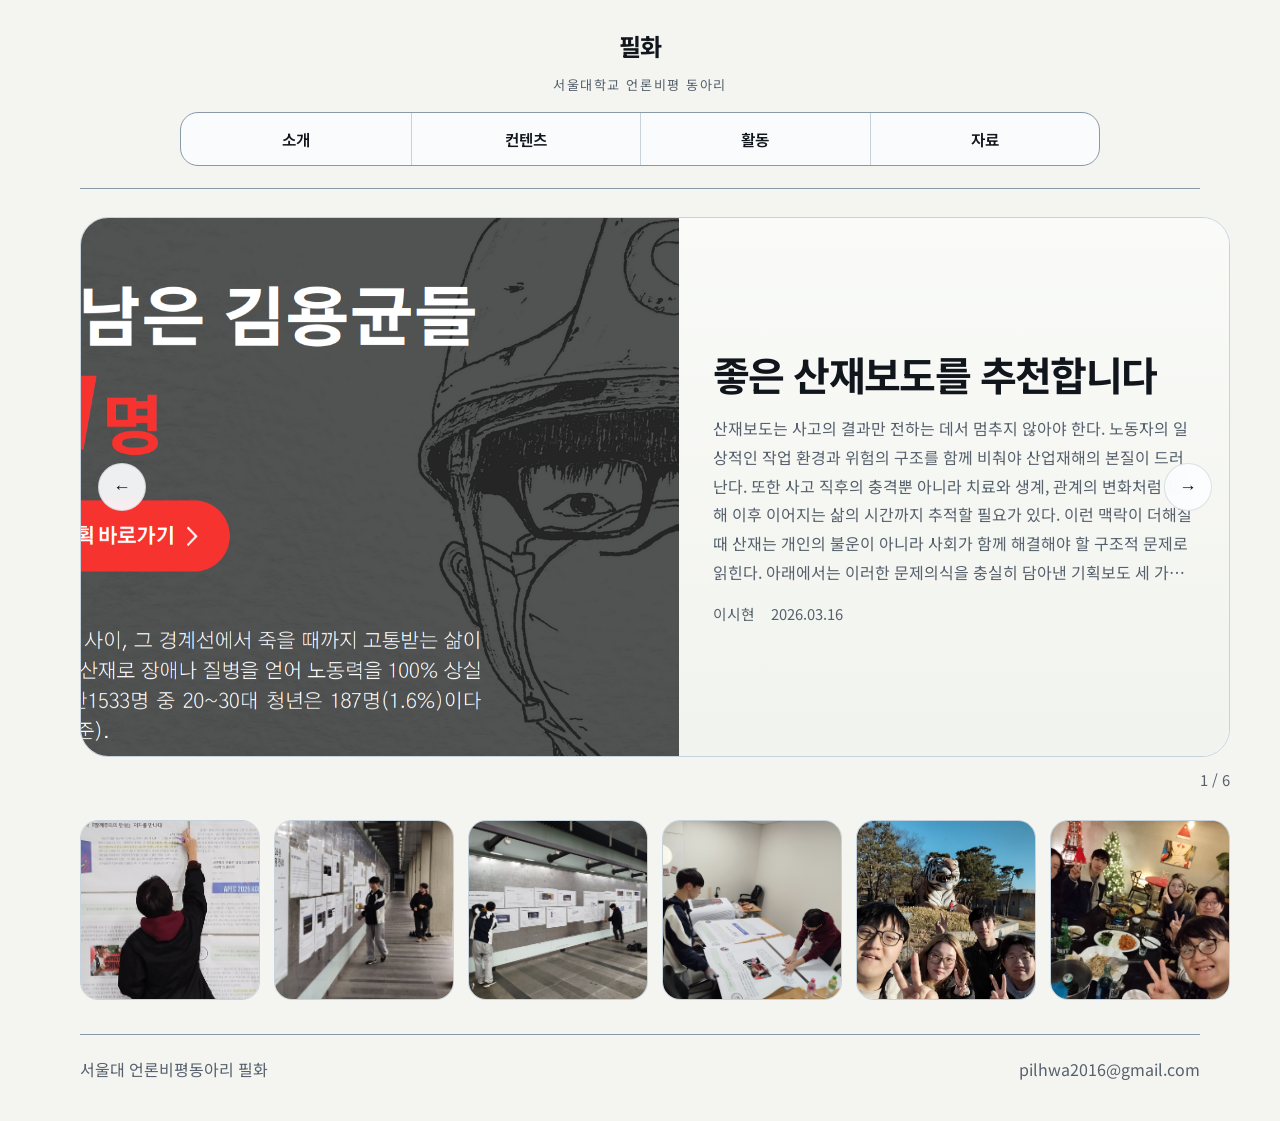
==== index.html @ a2073f79 "Initial site" ====
<!doctype html>
<html lang="ko">
    <head>
        <meta charset="UTF-8" />
        <meta name="viewport" content="width=device-width, initial-scale=1.0" />
        <title>서울대 언론비평동아리 필화</title>
        <meta
            name="description"
            content="서울대 언론비평동아리 필화 홈페이지. 소개, 컨텐츠, 활동, 자료 메뉴로 이동할 수 있습니다."
        />
        <link rel="preconnect" href="https://fonts.googleapis.com" />
        <link rel="preconnect" href="https://fonts.gstatic.com" crossorigin />
        <link
            href="https://fonts.googleapis.com/css2?family=Noto+Sans+KR:wght@400;500;700&display=swap"
            rel="stylesheet"
        />
        <link rel="stylesheet" href="styles.css" />
        <script type="module" src="site-header.js"></script>
    </head>
    <body class="landing-page">
        <div class="site-shell">
            <site-header current="home"></site-header>

            <main class="landing-main">
                <section class="landing-carousel-section">
                    <div class="landing-carousel-stage">
                        <button
                            class="carousel-button landing-carousel-nav landing-carousel-nav-prev"
                            id="hero-carousel-prev"
                            type="button"
                            aria-label="이전 콘텐츠"
                        >
                            ←
                        </button>
                        <button
                            class="carousel-button landing-carousel-nav landing-carousel-nav-next"
                            id="hero-carousel-next"
                            type="button"
                            aria-label="다음 콘텐츠"
                        >
                            →
                        </button>
                        <div
                            class="landing-carousel"
                            id="featured-story"
                            aria-live="polite"
                        >
                            <article class="landing-carousel-card is-loading">
                                <p>콘텐츠를 불러오는 중입니다.</p>
                            </article>
                        </div>
                    </div>
                    <div class="landing-carousel-meta-row">
                        <span
                            class="landing-carousel-pagination"
                            id="hero-carousel-pagination"
                            >0 / 0</span
                        >
                    </div>
                </section>

                <section class="landing-gallery-section">
                    <div class="landing-gallery-strip" id="landing-gallery-strip">
                        <p class="content-placeholder">사진을 불러오는 중입니다.</p>
                    </div>
                </section>
            </main>

            <footer class="site-footer">
                <p>서울대 언론비평동아리 필화</p>
                <a href="mailto:pilhwa2016@gmail.com">pilhwa2016@gmail.com</a>
            </footer>
        </div>
        <script type="module" src="landing-page.js"></script>
    </body>
</html>
---- styles.css ----
:root {
  --bg: #e4ebf1;
  --bg-soft: #f7fafc;
  --surface: #fbfdff;
  --surface-alt: #eef4f8;
  --line: #c6d2dc;
  --line-strong: #8999a8;
  --text: #11161c;
  --muted: #56616d;
  --accent: #154c79;
  --accent-strong: #0a2f4d;
  --accent-soft: #d8e6f2;
}

* {
  box-sizing: border-box;
}

html {
  scroll-behavior: smooth;
}

body {
  margin: 0;
  font-family: "Noto Sans KR", "Apple SD Gothic Neo", "Malgun Gothic", sans-serif;
  color: var(--text);
  background:
    radial-gradient(circle at top left, rgba(255, 255, 255, 0.92) 0%, rgba(255, 255, 255, 0) 34%),
    linear-gradient(180deg, #f4f8fb 0%, var(--bg) 100%);
}

img {
  display: block;
  max-width: 100%;
}

body,
h1,
h2,
h3,
p,
dl,
dd,
dt {
  margin: 0;
}

a {
  color: inherit;
}

site-header {
  display: block;
}

.site-shell {
  width: min(1120px, calc(100% - 40px));
  margin: 28px auto 40px;
}

.narrow-shell {
  width: min(920px, calc(100% - 40px));
}

.site-header {
  display: grid;
  justify-items: center;
  gap: 18px;
  padding: 0 0 22px;
  border-bottom: 1px solid var(--line-strong);
}

.site-brand {
  display: grid;
  justify-items: center;
  gap: 6px;
  text-align: center;
}

.brand-mark {
  display: inline-block;
  text-decoration: none;
  font-size: 1.5rem;
  font-weight: 700;
  letter-spacing: -0.03em;
}

.brand-sub {
  margin-top: 6px;
  color: var(--muted);
  font-size: 0.82rem;
  letter-spacing: 0.12em;
  text-transform: uppercase;
}

.site-nav {
  width: min(80vw, 920px);
  max-width: 100%;
  display: grid;
  grid-template-columns: repeat(4, minmax(0, 1fr));
  gap: 0;
  border: 1px solid var(--line-strong);
  border-radius: 18px;
  background: rgba(251, 253, 255, 0.86);
}

.site-nav-group {
  position: relative;
}

.site-nav-group + .site-nav-group {
  border-left: 1px solid var(--line);
}

.site-nav-trigger {
  display: flex;
  align-items: center;
  justify-content: center;
  min-height: 52px;
  padding: 0 20px;
  width: 100%;
  border: none;
  border-radius: 0;
  background: transparent;
  color: var(--text);
  cursor: pointer;
  font-size: 0.98rem;
  font-weight: 600;
  list-style: none;
  text-align: center;
  transition:
    background 160ms ease,
    border-color 160ms ease,
    color 160ms ease;
}

.site-nav-trigger::-webkit-details-marker {
  display: none;
}

.site-nav-group:first-child .site-nav-trigger {
  border-top-left-radius: 17px;
  border-bottom-left-radius: 17px;
}

.site-nav-group:last-child .site-nav-trigger {
  border-top-right-radius: 17px;
  border-bottom-right-radius: 17px;
}

.site-nav-group.is-active .site-nav-trigger,
.site-nav-group[open] .site-nav-trigger,
.site-nav-trigger:hover {
  background: rgba(216, 230, 242, 0.7);
}

.site-nav-menu {
  position: absolute;
  top: calc(100% + 8px);
  left: 8px;
  right: 8px;
  z-index: 30;
  display: grid;
  gap: 6px;
  padding: 10px;
  border: 1px solid var(--line-strong);
  border-radius: 16px;
  background: rgba(255, 255, 255, 0.97);
  box-shadow: 0 14px 28px rgba(17, 22, 28, 0.08);
}

.site-nav-link {
  display: block;
  padding: 12px 14px;
  border-radius: 12px;
  color: var(--muted);
  text-decoration: none;
  font-size: 0.94rem;
  font-weight: 500;
  line-height: 1.45;
  transition:
    background 160ms ease,
    color 160ms ease;
}

.site-nav-link:hover,
.site-nav-link.is-active {
  color: var(--text);
  background: var(--accent-soft);
}

main {
  display: grid;
  gap: 0;
  margin-top: 28px;
}

.hero-block,
.section-block,
.page-hero {
  background: none;
  border: none;
  box-shadow: none;
  border-radius: 0;
}

.hero-block {
  padding: 14px 0 42px;
}

.section-block,
.page-hero {
  padding: 34px 0;
  border-top: 1px solid var(--line);
}

main > .section-block:first-child,
main > .page-hero:first-child {
  border-top: none;
}

.landing-hero {
  display: grid;
  grid-template-columns: minmax(0, 0.84fr) minmax(0, 1.16fr);
  gap: 36px;
  align-items: start;
}

.landing-hero > * {
  min-width: 0;
}

.compact-page-hero {
  max-width: 760px;
}

.eyebrow {
  color: var(--accent);
  font-size: 0.8rem;
  font-weight: 600;
  letter-spacing: 0.12em;
  text-transform: uppercase;
}

.hero-copy h1,
.page-hero h1,
.section-heading h2,
.feature-card h2,
.step-item h2,
.content-card h2,
.content-card h3,
.info-card h3,
.carousel-slide h2 {
  font-family: inherit;
  letter-spacing: -0.04em;
}

.hero-copy h1 {
  margin-top: 16px;
  max-width: 10ch;
  font-size: clamp(3rem, 7vw, 5.2rem);
  line-height: 1.02;
}

.page-hero h1 {
  margin-top: 14px;
  max-width: 13ch;
  font-size: clamp(2.4rem, 6vw, 4.1rem);
  line-height: 1.08;
}

.hero-description,
.page-description,
.content-card p,
.info-card p,
.feature-card p,
.download-item span,
.schedule-item p,
.step-item p {
  margin-top: 14px;
  max-width: 64ch;
  color: var(--muted);
  line-height: 1.8;
}

.button-row {
  display: flex;
  flex-wrap: wrap;
  gap: 12px;
  margin-top: 28px;
}

.button {
  display: inline-flex;
  align-items: center;
  justify-content: center;
  min-height: 48px;
  padding: 0 20px;
  border-radius: 999px;
  border: 1px solid var(--line);
  text-decoration: none;
  font-weight: 600;
  transition:
    background 160ms ease,
    color 160ms ease,
    border-color 160ms ease;
}

.button.solid {
  color: #ffffff;
  background: var(--text);
  border-color: var(--text);
}

.button.solid:hover {
  background: var(--accent-strong);
  border-color: var(--accent-strong);
}

.button.subtle {
  background: rgba(251, 253, 255, 0.72);
}

.button.subtle:hover {
  border-color: var(--line-strong);
  background: rgba(251, 253, 255, 0.98);
}

.hero-facts {
  display: grid;
  grid-template-columns: repeat(3, minmax(0, 1fr));
  gap: 18px;
  margin-top: 32px;
  padding-top: 20px;
  border-top: 1px solid var(--line);
}

.hero-facts span {
  display: block;
  color: var(--muted);
  font-size: 0.78rem;
  font-weight: 600;
  letter-spacing: 0.08em;
  text-transform: uppercase;
}

.hero-facts strong {
  display: block;
  margin-top: 8px;
  font-size: 1rem;
  line-height: 1.45;
}

.hero-carousel {
  min-width: 0;
  padding-top: 6px;
}

.carousel-controls {
  display: flex;
  justify-content: space-between;
  gap: 16px;
  align-items: center;
  margin-bottom: 16px;
}

.carousel-pagination {
  color: var(--muted);
  font-size: 0.92rem;
  letter-spacing: 0.08em;
}

.carousel-buttons {
  display: flex;
  gap: 10px;
}

.carousel-button {
  width: 48px;
  height: 48px;
  border: 1px solid rgba(17, 22, 28, 0.12);
  border-radius: 999px;
  background: rgba(251, 253, 255, 0.72);
  color: var(--text);
  font-size: 1.1rem;
  cursor: pointer;
  transition:
    background 160ms ease,
    border-color 160ms ease,
    opacity 160ms ease;
}

.carousel-button:hover:not(:disabled) {
  background: rgba(255, 255, 255, 0.96);
  border-color: rgba(17, 22, 28, 0.24);
}

.carousel-button:disabled {
  opacity: 0.35;
  cursor: default;
}

.carousel-viewport {
  min-width: 0;
}

.carousel-track {
  min-width: 0;
}

.carousel-slide {
  min-height: 420px;
  overflow: hidden;
  border-radius: 30px;
  background: #050505;
  border: 1px solid rgba(255, 255, 255, 0.08);
  box-shadow: 0 28px 60px rgba(5, 5, 5, 0.22);
}

.carousel-slide--loading {
  box-shadow: none;
}

.carousel-slide-link {
  display: grid;
  grid-template-columns: minmax(0, 1.02fr) minmax(320px, 0.98fr);
  min-height: 420px;
  color: inherit;
  text-decoration: none;
}

.carousel-visual {
  overflow: hidden;
  min-height: 100%;
  min-height: 240px;
  background:
    radial-gradient(circle at 20% 20%, rgba(255, 255, 255, 0.14), transparent 34%),
    linear-gradient(160deg, #1a1a1a 0%, #050505 100%);
}

.carousel-visual img {
  width: 100%;
  height: 100%;
  object-fit: cover;
}

.carousel-visual--empty {
  background:
    radial-gradient(circle at top left, rgba(255, 255, 255, 0.16), transparent 32%),
    linear-gradient(145deg, #1d1d1d 0%, #090909 100%);
}

.carousel-content {
  display: flex;
  flex-direction: column;
  justify-content: space-between;
  gap: 18px;
  padding: 34px 32px;
  background:
    linear-gradient(180deg, #183049 0%, #34516d 54%, #7189a2 100%);
}

.carousel-slide h2 {
  margin: 0;
  color: #ffffff;
  font-size: clamp(2rem, 4vw, 2.7rem);
  line-height: 1.15;
}

.carousel-slide p {
  margin: 0;
  color: rgba(255, 255, 255, 0.78);
  line-height: 1.8;
  display: -webkit-box;
  -webkit-line-clamp: 5;
  -webkit-box-orient: vertical;
  overflow: hidden;
}

.carousel-meta {
  display: flex;
  flex-wrap: wrap;
  gap: 10px 16px;
  margin-top: auto;
}

.carousel-meta span {
  display: inline-flex;
  align-items: center;
  color: rgba(255, 255, 255, 0.84);
  font-size: 0.92rem;
}

.section-heading {
  display: grid;
  gap: 10px;
  margin-bottom: 22px;
}

.section-meta {
  color: var(--muted);
  font-size: 0.94rem;
}

.section-heading h2 {
  font-size: clamp(1.95rem, 4vw, 2.9rem);
  line-height: 1.12;
}

.split-heading {
  display: flex;
  justify-content: space-between;
  gap: 16px;
  align-items: end;
}

.info-grid,
.content-columns,
.feature-stack,
.download-list,
.step-list,
.schedule-list {
  display: grid;
  gap: 0 28px;
}

.two-up {
  grid-template-columns: repeat(2, minmax(0, 1fr));
}

.three-up {
  grid-template-columns: repeat(3, minmax(0, 1fr));
}

.link-card,
.content-card,
.info-card,
.feature-card,
.download-item,
.schedule-item,
.step-item {
  background: none;
  border: none;
  border-radius: 0;
}

.link-card,
.content-card,
.info-card,
.feature-card,
.download-item,
.schedule-item {
  padding: 22px 0;
  border-top: 1px solid var(--line);
}

.link-card {
  display: grid;
  gap: 10px;
  text-decoration: none;
  transition: color 160ms ease;
}

.link-card:hover {
  color: var(--accent-strong);
}

.link-card span,
.step-item span {
  color: var(--accent);
  font-size: 0.78rem;
  font-weight: 600;
  letter-spacing: 0.1em;
  text-transform: uppercase;
}

.link-card strong,
.content-card h3,
.info-card h3,
.feature-card h2,
.download-item strong,
.schedule-item strong,
.step-item h2 {
  display: block;
  margin-top: 0;
  font-size: 1.2rem;
  line-height: 1.35;
}

.content-card h2,
.feature-card h2,
.step-item h2 {
  font-size: clamp(1.5rem, 2.2vw, 1.9rem);
}

.intro-copy {
  text-align: center;
  border-top: none;
  padding-top: 0;
}

.intro-copy p {
  margin-left: auto;
  margin-right: auto;
}

.link-card p {
  color: var(--muted);
  line-height: 1.72;
}

.feature-stack {
  grid-template-columns: repeat(2, minmax(0, 1fr));
  gap: 0 36px;
}

.feature-card {
  padding-left: 18px;
  border-left: 2px solid var(--accent-soft);
}

.tall-card {
  min-height: 100%;
}

.text-link {
  display: inline-flex;
  margin-top: 18px;
  color: var(--accent);
  text-decoration: none;
  font-weight: 600;
}

.text-link:hover {
  text-decoration: underline;
}

.clean-gallery {
  grid-template-columns: repeat(4, minmax(0, 1fr));
}

.gallery-grid {
  display: grid;
  gap: 18px;
}

.gallery-archive {
  display: grid;
  gap: 28px;
}

.gallery-feed-status {
  margin-top: 24px;
  color: var(--muted);
  text-align: center;
}

.gallery-sentinel {
  width: 100%;
  height: 1px;
}

.gallery-month-section {
  display: grid;
  gap: 14px;
}

.gallery-month-label {
  color: var(--text);
  font-size: 1rem;
  font-weight: 700;
  letter-spacing: 0.08em;
}

.gallery-photo-grid {
  display: grid;
  grid-template-columns: repeat(4, minmax(0, 1fr));
  gap: 12px;
}

.gallery-photo-button {
  padding: 0;
  border: 0;
  aspect-ratio: 1 / 1;
  background: rgba(255, 255, 255, 0.7);
  cursor: pointer;
  overflow: hidden;
}

.gallery-photo-button img {
  width: 100%;
  height: 100%;
  object-fit: cover;
  transition: transform 180ms ease;
}

.gallery-photo-button:hover img {
  transform: scale(1.03);
}

.gallery-tile {
  min-height: 240px;
  border-radius: 24px;
  border: 1px solid rgba(17, 22, 28, 0.08);
  background:
    linear-gradient(160deg, rgba(21, 76, 121, 0.14), rgba(21, 76, 121, 0.02)),
    linear-gradient(180deg, rgba(251, 253, 255, 0.98) 0%, rgba(230, 238, 245, 0.98) 100%);
  display: flex;
  align-items: end;
  padding: 18px;
}

.gallery-tile span {
  font-weight: 600;
}

body.gallery-lightbox-open {
  overflow: hidden;
}

.gallery-lightbox {
  position: fixed;
  inset: 0;
  z-index: 120;
  display: none;
}

.gallery-lightbox.is-open {
  display: block;
}

.gallery-lightbox-backdrop {
  position: absolute;
  inset: 0;
  border: 0;
  background: rgba(0, 0, 0, 0.88);
  cursor: pointer;
}

.gallery-lightbox-dialog {
  position: relative;
  z-index: 1;
  width: min(92vw, 1040px);
  margin: 48px auto;
  display: grid;
  gap: 14px;
}

.gallery-lightbox-close {
  justify-self: end;
  min-height: 40px;
  padding: 0 14px;
  border: 1px solid rgba(255, 255, 255, 0.22);
  background: rgba(17, 22, 28, 0.56);
  color: #ffffff;
  cursor: pointer;
}

.gallery-lightbox-image {
  width: 100%;
  max-height: calc(100vh - 160px);
  object-fit: contain;
}

.gallery-lightbox-caption {
  color: rgba(255, 255, 255, 0.82);
  text-align: center;
}

.clean-schedule {
  grid-template-columns: repeat(2, minmax(0, 1fr));
}

.calendar-shell {
  display: grid;
  gap: 18px;
}

.calendar-toolbar {
  display: grid;
  grid-template-columns: auto 1fr auto;
  align-items: center;
  gap: 16px;
}

.calendar-toolbar-group {
  display: flex;
  gap: 8px;
}

.calendar-nav-button {
  min-height: 40px;
  min-width: 46px;
  padding: 0 12px;
  border: 1px solid var(--line);
  border-radius: 10px;
  background: rgba(255, 255, 255, 0.82);
  color: var(--text);
  font-size: 1rem;
  font-weight: 700;
  cursor: pointer;
  transition:
    background 160ms ease,
    border-color 160ms ease;
}

.calendar-nav-button:hover {
  background: rgba(255, 255, 255, 0.96);
  border-color: var(--line-strong);
}

.calendar-current-label {
  text-align: center;
  font-size: 1.1rem;
  font-weight: 700;
  letter-spacing: 0.06em;
}

.calendar-weekdays,
.calendar-grid {
  display: grid;
  grid-template-columns: repeat(7, minmax(0, 1fr));
  gap: 0;
  border-left: 1px solid var(--line);
  border-top: 1px solid var(--line);
}

.calendar-weekdays {
  margin-bottom: -1px;
}

.calendar-weekdays span {
  padding: 12px 0;
  border-right: 1px solid var(--line);
  border-bottom: 1px solid var(--line);
  background: rgba(238, 244, 248, 0.9);
  color: var(--text);
  font-size: 0.94rem;
  font-weight: 700;
  letter-spacing: 0.04em;
  text-align: center;
}

.calendar-cell {
  display: grid;
  align-content: start;
  gap: 10px;
  min-height: 132px;
  padding: 12px;
  border: 0;
  border-right: 1px solid var(--line);
  border-bottom: 1px solid var(--line);
  background: rgba(255, 255, 255, 0.82);
  text-align: left;
  cursor: pointer;
  transition:
    border-color 160ms ease,
    background 160ms ease;
}

.calendar-cell:hover {
  border-color: var(--line-strong);
  background: rgba(255, 255, 255, 0.96);
}

.calendar-cell.is-outside {
  color: var(--muted);
  background: rgba(238, 244, 248, 0.6);
}

.calendar-cell.is-selected {
  border-color: var(--accent);
  background: rgba(216, 230, 242, 0.72);
}

.calendar-cell.is-today .calendar-cell-day {
  color: var(--accent-strong);
}

.calendar-cell-day {
  font-size: 0.98rem;
  font-weight: 700;
}

.calendar-cell-events {
  display: grid;
  gap: 6px;
  min-width: 0;
}

.calendar-cell-event,
.calendar-cell-more {
  display: block;
  overflow: hidden;
  color: var(--muted);
  font-size: 0.8rem;
  line-height: 1.45;
  white-space: nowrap;
  text-overflow: ellipsis;
}

.calendar-cell-event {
  color: var(--text);
}

.calendar-detail-header {
  margin-bottom: 18px;
}

.calendar-detail-date {
  font-size: 1.05rem;
  font-weight: 700;
  letter-spacing: 0.06em;
}

.calendar-detail-list {
  display: grid;
  gap: 18px;
}

.calendar-detail-item {
  padding-top: 18px;
  border-top: 1px solid var(--line);
}

.calendar-detail-item:first-child {
  padding-top: 0;
  border-top: none;
}

.calendar-detail-item h3 {
  margin: 0 0 12px;
  font-size: 1.12rem;
}

.calendar-detail-empty {
  color: var(--muted);
  line-height: 1.7;
}

body.calendar-modal-open {
  overflow: hidden;
}

.calendar-modal {
  position: fixed;
  inset: 0;
  z-index: 120;
  display: none;
}

.calendar-modal.is-open {
  display: block;
}

.calendar-modal-backdrop {
  position: absolute;
  inset: 0;
  border: 0;
  background: rgba(0, 0, 0, 0.84);
  cursor: pointer;
}

.calendar-modal-dialog {
  position: relative;
  z-index: 1;
  width: min(92vw, 760px);
  max-height: calc(100vh - 64px);
  margin: 32px auto;
  padding: 20px 24px 24px;
  overflow: auto;
  border-radius: 24px;
  background: rgba(255, 255, 255, 0.98);
}

.calendar-modal-close {
  justify-self: end;
  min-height: 40px;
  padding: 0 14px;
  border: 1px solid var(--line);
  border-radius: 999px;
  background: rgba(255, 255, 255, 0.82);
  color: var(--text);
  cursor: pointer;
}

.calendar-detail {
  padding-top: 16px;
}

.download-item {
  display: flex;
  justify-content: space-between;
  gap: 16px;
  align-items: start;
  text-decoration: none;
  transition: color 160ms ease;
}

.download-item:hover {
  color: var(--accent-strong);
}

.download-item span {
  margin-top: 0;
  text-align: right;
}

.step-item {
  display: grid;
  grid-template-columns: 64px minmax(0, 1fr);
  gap: 18px;
  padding: 22px 0;
  border-top: 1px solid var(--line);
}

.top-gap {
  margin-top: 24px;
}

.content-grid {
  display: grid;
  grid-template-columns: repeat(4, minmax(0, 1fr));
  gap: 18px;
}

.page-pagination {
  display: flex;
  justify-content: center;
  flex-wrap: wrap;
  gap: 10px;
  margin-top: 28px;
}

.pagination-link {
  display: inline-flex;
  align-items: center;
  justify-content: center;
  min-width: 42px;
  min-height: 42px;
  padding: 0 14px;
  border: 1px solid var(--line);
  border-radius: 999px;
  background: rgba(255, 255, 255, 0.82);
  color: var(--muted);
  text-decoration: none;
  transition:
    color 160ms ease,
    border-color 160ms ease,
    background 160ms ease;
}

.pagination-link:hover,
.pagination-link.is-current {
  color: var(--text);
  border-color: var(--line-strong);
  background: rgba(255, 255, 255, 0.96);
}

.critique-grid {
  display: grid;
  grid-template-columns: 1fr;
  gap: 16px;
}

.critique-card {
  display: grid;
  grid-template-columns: 240px minmax(0, 1fr);
  overflow: hidden;
  border: 1px solid var(--line);
  border-radius: 20px;
  background: rgba(255, 255, 255, 0.84);
  text-decoration: none;
  transition:
    transform 160ms ease,
    border-color 160ms ease;
}

.critique-card:hover {
  transform: translateY(-2px);
  border-color: var(--line-strong);
}

.critique-card--loading {
  padding: 22px;
  grid-template-columns: 1fr;
}

.critique-card-media {
  min-height: 100%;
  background: linear-gradient(180deg, #eef3f7 0%, #dde6ee 100%);
}

.critique-card-media img {
  width: 100%;
  height: 100%;
  object-fit: cover;
}

.critique-card-body {
  display: grid;
  gap: 10px;
  padding: 22px 24px;
  align-content: start;
}

.critique-card-domain {
  color: var(--accent);
  font-size: 0.84rem;
  font-weight: 600;
  letter-spacing: 0.08em;
  text-transform: uppercase;
}

.critique-card-title {
  font-size: 1.06rem;
  line-height: 1.45;
}

.critique-card-comment {
  color: var(--muted);
  line-height: 1.72;
}

.content-grid-card {
  display: grid;
  grid-template-rows: 2fr 3fr;
  height: 420px;
  overflow: hidden;
  border: 1px solid var(--line);
  border-radius: 22px;
  background: #fbfcfa;
  text-decoration: none;
  transition:
    transform 160ms ease,
    border-color 160ms ease;
}

.content-grid-card:hover {
  transform: translateY(-2px);
  border-color: var(--line-strong);
}

.content-grid-card--loading {
  padding: 22px;
  grid-template-rows: 1fr;
  min-height: auto;
}

.content-grid-card-media {
  min-height: 0;
  background: linear-gradient(180deg, #ecefe9 0%, #e1e6dd 100%);
}

.content-grid-card-media img {
  width: 100%;
  height: 100%;
  object-fit: cover;
  object-position: center;
}

.content-grid-card-fallback {
  width: 100%;
  height: 100%;
}

.content-grid-card-body {
  display: flex;
  flex-direction: column;
  align-content: start;
  gap: 10px;
  padding: 18px;
}

.content-grid-card-title,
.content-reader-header h1 {
  font-family: inherit;
  letter-spacing: -0.04em;
}

.content-grid-card-title {
  display: -webkit-box;
  font-size: 1.12rem;
  line-height: 1.42;
  -webkit-line-clamp: 2;
  -webkit-box-orient: vertical;
  overflow: hidden;
}

.content-grid-card-summary {
  color: var(--muted);
  line-height: 1.72;
  display: -webkit-box;
  -webkit-line-clamp: 4;
  -webkit-box-orient: vertical;
  overflow: hidden;
}

.content-grid-card-meta {
  color: var(--accent-strong);
  font-size: 0.94rem;
  font-weight: 500;
  letter-spacing: 0.01em;
}

.content-grid-card-date {
  margin-top: auto;
  color: var(--muted);
  font-size: 0.9rem;
}

.content-reader-byline {
  display: block;
  color: var(--muted);
  font-size: 0.92rem;
}

.content-reader-shell {
  min-width: 0;
}

.content-reader-header {
  display: grid;
  gap: 10px;
}

.content-reader-header h1 {
  font-size: clamp(2rem, 4vw, 3rem);
  line-height: 1.15;
}

.content-divider {
  margin: 20px 0 28px;
  border: 0;
  border-top: 1px solid var(--line-strong);
}

.detail-back-link {
  display: inline-flex;
  margin-bottom: 22px;
  color: var(--muted);
  text-decoration: none;
  font-size: 0.94rem;
}

.detail-back-link:hover {
  color: var(--text);
}

.content-reader-body {
  padding-top: 0;
}

.content-placeholder {
  color: var(--muted);
  line-height: 1.8;
}

.content-document {
  display: grid;
  gap: 22px;
  font-size: 1rem;
}

.content-document .content-header,
.content-document .essay-body,
.content-document .cp-body,
.content-document .cp-timeline {
  display: grid;
  gap: 18px;
}

.content-document .content-intro,
.content-document p,
.content-document li,
.content-document figcaption,
.content-document blockquote {
  line-height: 1.82;
}

.content-document .content-intro,
.content-document figcaption,
.content-document .quote-content,
.content-document .quote-title,
.content-document .block-title,
.content-document .article-copy-source,
.content-document .timeline-time,
.content-document .article-qr-label,
.content-document .verdict,
.content-document .quote-card-header {
  color: var(--muted);
}

.content-document h2,
.content-document h3 {
  font-family: inherit;
  letter-spacing: -0.03em;
}

.content-document h3 {
  font-size: clamp(1.35rem, 2.2vw, 1.7rem);
  line-height: 1.35;
}

.content-document img {
  width: 100%;
  border-radius: 16px;
  border: 1px solid rgba(17, 22, 28, 0.08);
  background: rgba(255, 255, 255, 0.92);
}

.content-document figure,
.content-document blockquote {
  margin: 0;
}

.content-document figcaption {
  margin-top: 10px;
  font-size: 0.92rem;
}

.content-document ul {
  margin: 0;
  padding-left: 20px;
}

.content-document .page-break {
  height: 1px;
  background: var(--line);
}

.content-document .article-card,
.content-document .timeline-item,
.content-document .fact-card,
.content-document .qa {
  padding-top: 18px;
  border-top: 1px solid var(--line);
}

.content-document .article-card:first-child,
.content-document .timeline-item:first-child,
.content-document .fact-card:first-child,
.content-document .qa:first-child {
  padding-top: 0;
  border-top: none;
}

.content-document .article-card-body,
.content-document .fact-body {
  display: grid;
  gap: 16px;
  margin-top: 16px;
}

.content-document .article-copy-content {
  display: grid;
  grid-template-columns: 1fr;
  gap: 18px;
}

.content-document .article-qr-box,
.content-document .quote-card,
.content-document .fact-card,
.content-document .bubble {
  padding: 0;
  border: 0;
  background: none;
}

.content-document .article-qr-label,
.content-document .article-copy-source,
.content-document .timeline-time,
.content-document .quote-card-header,
.content-document .verdict-row {
  font-size: 0.9rem;
}

.content-document .quote-headline-list,
.content-document .bullet-list,
.content-document .fact-list {
  display: grid;
  gap: 8px;
}

.content-document .quote-headline-list {
  padding-left: 0;
  list-style: none;
}

.content-document .quote-card-header,
.content-document .verdict-row {
  display: flex;
  flex-wrap: wrap;
  gap: 8px 12px;
}

.content-document .cp-images,
.content-document .fact-image,
.content-document .header-image,
.content-document .essay-image,
.content-document .interview-image {
  margin-top: 12px;
}

.content-document .cp-images--gallery,
.content-document .fact-image--double {
  display: grid;
  grid-template-columns: repeat(2, minmax(0, 1fr));
  gap: 12px;
}

.content-document .timeline-time,
.content-document .fact-kicker,
.content-document .block-title {
  font-weight: 600;
}

.content-document .fact-kicker {
  display: block;
  width: auto;
  height: auto;
  color: var(--text);
}

.content-document .fact-header,
.content-document .fact-body,
.content-document .fact-block {
  display: grid;
  gap: 14px;
}

.content-document .verdict {
  display: inline;
}

.content-document .qa {
  display: grid;
  gap: 16px;
}

.content-document .bubble-row {
  display: grid;
  grid-template-columns: 1fr;
  gap: 12px;
  align-items: start;
}

.content-document .avatar img {
  display: none;
}

.content-document .bubble {
  display: grid;
  gap: 14px;
}

.content-document .highlight-pen {
  background: linear-gradient(transparent 55%, rgba(21, 76, 121, 0.16) 55%);
}

body.landing-page {
  background: #f4f4f1;
}

.landing-main {
  margin-top: 28px;
  display: grid;
  gap: 30px;
}

.landing-carousel-section {
  padding: 0;
}

.landing-carousel-stage {
  position: relative;
}

.landing-kicker {
  color: var(--muted);
  font-size: 0.76rem;
  font-weight: 600;
  letter-spacing: 0.12em;
  text-transform: uppercase;
}

.landing-gallery-head h2,
.landing-carousel-body h2 {
  font-family: inherit;
  letter-spacing: -0.04em;
}

.landing-carousel-pagination {
  color: var(--muted);
  font-size: 0.92rem;
}

.landing-carousel {
  min-width: 0;
  max-height: 60vh;
}

.landing-carousel-nav {
  position: absolute;
  top: 50%;
  z-index: 2;
  transform: translateY(-50%);
  background: rgba(251, 253, 255, 0.92);
  backdrop-filter: blur(8px);
}

.landing-carousel-nav-prev {
  left: 18px;
}

.landing-carousel-nav-next {
  right: 18px;
}

.landing-carousel-card {
  overflow: hidden;
  border: 1px solid var(--line);
  border-radius: 28px;
  background: #fbfcfa;
  max-height: 60vh;
}

.landing-carousel-card.is-loading {
  padding: 28px;
  color: var(--muted);
}

.landing-carousel-link {
  display: grid;
  grid-template-columns: minmax(0, 1fr) minmax(320px, 0.92fr);
  color: inherit;
  text-decoration: none;
  min-height: min(60vh, 640px);
  max-height: 60vh;
}

.landing-carousel-media {
  min-height: 0;
  background: #e9ece7;
}

.landing-carousel-media img {
  width: 100%;
  height: 100%;
  object-fit: cover;
}

.landing-carousel-fallback {
  width: 100%;
  height: 100%;
  background: linear-gradient(180deg, #eceeea 0%, #dfe3dc 100%);
}

.landing-carousel-body {
  display: grid;
  align-content: center;
  gap: 16px;
  padding: 34px;
  background: linear-gradient(180deg, #fafbf8 0%, #f1f3ee 100%);
  overflow: hidden;
}

.landing-carousel-body h2 {
  font-size: clamp(1.8rem, 4vw, 2.5rem);
  line-height: 1.14;
}

.landing-carousel-body p {
  color: var(--muted);
  line-height: 1.8;
  display: -webkit-box;
  -webkit-line-clamp: 6;
  -webkit-box-orient: vertical;
  overflow: hidden;
}

.landing-carousel-meta {
  display: flex;
  flex-wrap: wrap;
  gap: 10px 16px;
  color: var(--muted);
  font-size: 0.92rem;
}

.landing-carousel-meta-row {
  display: flex;
  justify-content: flex-end;
  margin-top: 12px;
}

.landing-gallery-section {
  padding: 0;
}

.landing-gallery-strip {
  display: grid;
  grid-auto-flow: column;
  grid-auto-columns: minmax(180px, 1fr);
  gap: 14px;
  overflow-x: auto;
  padding-bottom: 6px;
}

.landing-gallery-item {
  display: block;
  text-decoration: none;
}

.landing-gallery-item img {
  width: 100%;
  aspect-ratio: 1 / 1;
  object-fit: cover;
  border-radius: 18px;
  border: 1px solid var(--line);
  background: #e9ece7;
  transition:
    transform 160ms ease,
    border-color 160ms ease,
    opacity 160ms ease;
}

.landing-gallery-item:hover img {
  transform: translateY(-2px);
  border-color: var(--line-strong);
}

.site-footer {
  display: flex;
  justify-content: space-between;
  gap: 16px;
  padding: 22px 0 0;
  margin-top: 28px;
  border-top: 1px solid var(--line-strong);
  color: var(--muted);
}

.site-footer div {
  display: flex;
  flex-wrap: wrap;
  gap: 14px;
}

.site-footer a {
  text-decoration: none;
}

.site-footer a:hover {
  color: var(--text);
}

@media (max-width: 960px) {
  .landing-hero,
  .compact-hero,
  .two-up,
  .three-up,
  .feature-stack,
  .clean-schedule {
    grid-template-columns: 1fr;
  }

  .site-nav {
    width: 100%;
    grid-template-columns: repeat(2, minmax(0, 1fr));
  }

  .site-nav-group:nth-child(3) {
    border-left: none;
  }

  .site-nav-group:nth-child(n + 3) {
    border-top: 1px solid var(--line);
  }

  .site-nav-group:nth-child(3) .site-nav-trigger {
    border-top-left-radius: 0;
  }

  .site-nav-group:nth-child(2) .site-nav-trigger {
    border-top-right-radius: 17px;
  }

  .site-nav-group:nth-child(3) .site-nav-trigger {
    border-bottom-left-radius: 17px;
  }

  .site-nav-group:nth-child(4) .site-nav-trigger {
    border-bottom-right-radius: 17px;
  }

  .hero-facts {
    grid-template-columns: 1fr;
  }

  .clean-gallery {
    grid-template-columns: repeat(2, minmax(0, 1fr));
  }

  .calendar-toolbar {
    grid-template-columns: 1fr;
  }

  .calendar-toolbar-group {
    justify-content: center;
  }

  .calendar-grid {
    grid-template-columns: repeat(7, minmax(0, 1fr));
  }

  .calendar-cell {
    min-height: 112px;
    padding: 10px;
  }

  .gallery-photo-grid {
    grid-template-columns: repeat(3, minmax(0, 1fr));
  }

  .carousel-slide-link {
    grid-template-columns: 1fr;
  }

  .landing-carousel-link {
    grid-template-columns: 1fr;
  }

  .content-document .article-copy-content {
    grid-template-columns: 1fr;
  }

  .content-grid {
    grid-template-columns: repeat(2, minmax(0, 1fr));
  }

}

@media (max-width: 640px) {
  .site-shell,
  .narrow-shell {
    width: min(100% - 20px, 1120px);
    margin-top: 18px;
  }

  .hero-block {
    padding: 6px 0 32px;
  }

  .section-block,
  .page-hero {
    padding: 28px 0;
  }

  .hero-copy h1,
  .page-hero h1 {
    max-width: none;
  }

  .clean-gallery,
  .clean-schedule,
  .landing-card-grid,
  .content-grid {
    grid-template-columns: 1fr;
  }

  .calendar-weekdays,
  .calendar-grid {
    grid-template-columns: repeat(7, minmax(0, 1fr));
    gap: 0;
  }

  .calendar-cell {
    min-height: 88px;
    padding: 8px;
  }

  .calendar-cell-event,
  .calendar-cell-more {
    font-size: 0.72rem;
  }

  .critique-card {
    grid-template-columns: 1fr;
  }

  .critique-card-media {
    min-height: 220px;
  }

  .gallery-photo-grid {
    grid-template-columns: repeat(2, minmax(0, 1fr));
  }

  .site-nav {
    grid-template-columns: 1fr;
  }

  .site-nav-group + .site-nav-group {
    border-left: none;
    border-top: 1px solid var(--line);
  }

  .site-nav-group:first-child .site-nav-trigger {
    border-top-right-radius: 17px;
  }

  .site-nav-group:last-child .site-nav-trigger {
    border-bottom-left-radius: 17px;
  }

  .split-heading,
  .site-footer,
  .download-item,
  .step-item {
    display: grid;
  }

  .section-meta {
    margin-top: 4px;
  }

  .landing-carousel-body {
    padding: 24px 20px;
  }

  .landing-carousel-media {
    min-height: 220px;
  }

  .landing-carousel-nav-prev {
    left: 10px;
  }

  .landing-carousel-nav-next {
    right: 10px;
  }

  .landing-gallery-strip {
    grid-auto-columns: minmax(148px, 76vw);
  }

  .gallery-lightbox-dialog {
    width: min(100% - 20px, 1040px);
    margin: 20px auto;
  }

  .download-item span {
    text-align: left;
  }

  .step-item {
    grid-template-columns: 1fr;
  }

  .carousel-slide,
  .carousel-slide-link {
    min-height: auto;
  }

  .carousel-content {
    padding: 24px 22px;
  }

  .content-document .cp-images--gallery,
  .content-document .fact-image--double,
  .content-document .bubble-row {
    grid-template-columns: 1fr;
  }
}
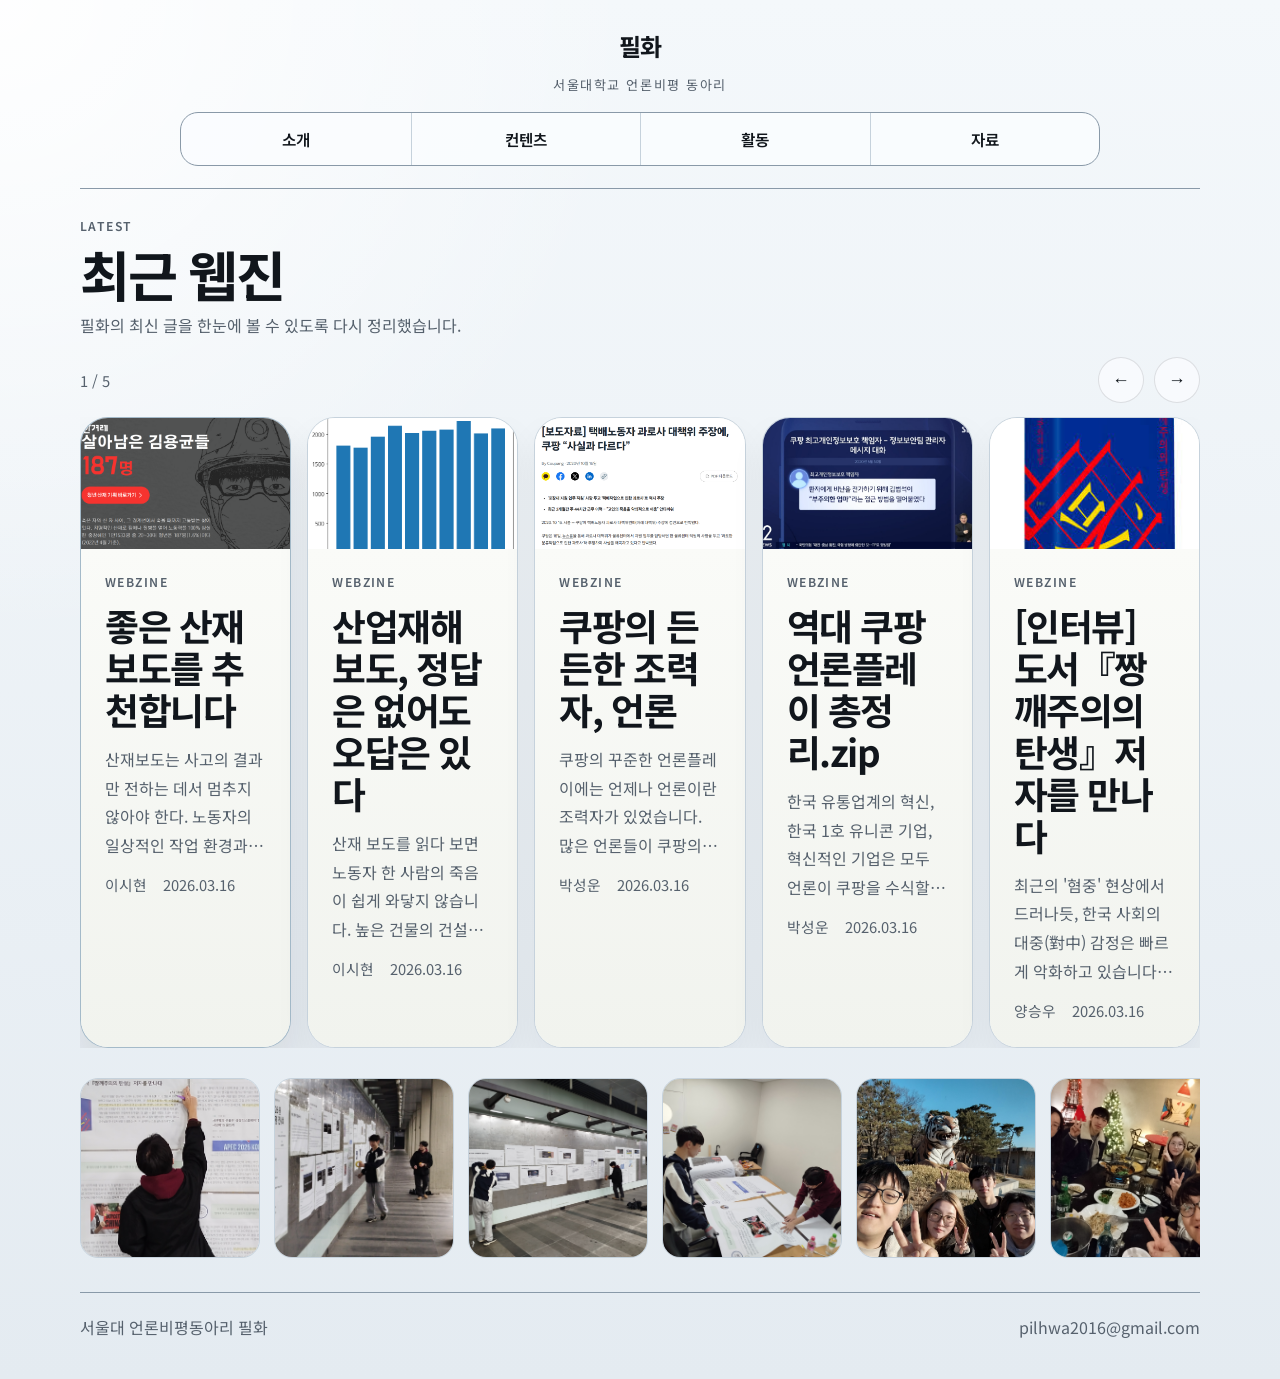
==== commit c0216f7e: "Rebuild landing page featured carousel" ====
--- a/index.html
+++ b/index.html
@@ -22,40 +22,43 @@
             <site-header current="home"></site-header>
 
             <main class="landing-main">
-                <section class="landing-carousel-section">
-                    <div class="landing-carousel-stage">
-                        <button
-                            class="carousel-button landing-carousel-nav landing-carousel-nav-prev"
-                            id="hero-carousel-prev"
-                            type="button"
-                            aria-label="이전 콘텐츠"
+                <section class="landing-featured-section">
+                    <div class="landing-section-head">
+                        <p class="landing-kicker">Latest</p>
+                        <h1>최근 웹진</h1>
+                        <p class="landing-section-copy">
+                            필화의 최신 글을 한눈에 볼 수 있도록 다시 정리했습니다.
+                        </p>
+                    </div>
+                    <div class="landing-featured-controls">
+                        <span class="landing-featured-pagination" id="featured-story-pagination"
+                            >0 / 0</span
                         >
-                            ←
-                        </button>
-                        <button
-                            class="carousel-button landing-carousel-nav landing-carousel-nav-next"
-                            id="hero-carousel-next"
-                            type="button"
-                            aria-label="다음 콘텐츠"
-                        >
-                            →
-                        </button>
-                        <div
-                            class="landing-carousel"
-                            id="featured-story"
-                            aria-live="polite"
-                        >
-                            <article class="landing-carousel-card is-loading">
+                        <div class="landing-featured-nav">
+                            <button
+                                class="carousel-button landing-featured-nav-button"
+                                id="featured-story-prev"
+                                type="button"
+                                aria-label="이전 웹진 카드"
+                            >
+                                ←
+                            </button>
+                            <button
+                                class="carousel-button landing-featured-nav-button"
+                                id="featured-story-next"
+                                type="button"
+                                aria-label="다음 웹진 카드"
+                            >
+                                →
+                            </button>
+                        </div>
+                    </div>
+                    <div class="landing-featured-carousel">
+                        <div class="landing-featured-track" id="featured-story" aria-live="polite">
+                            <article class="landing-featured-card is-loading">
                                 <p>콘텐츠를 불러오는 중입니다.</p>
                             </article>
                         </div>
-                    </div>
-                    <div class="landing-carousel-meta-row">
-                        <span
-                            class="landing-carousel-pagination"
-                            id="hero-carousel-pagination"
-                            >0 / 0</span
-                        >
                     </div>
                 </section>
 
--- a/styles.css
+++ b/styles.css
@@ -1459,7 +1459,7 @@
 }
 
 body.landing-page {
-  background: #f4f4f1;
+  overflow-x: clip;
 }
 
 .landing-main {
@@ -1468,12 +1468,29 @@
   gap: 30px;
 }
 
-.landing-carousel-section {
+.landing-featured-section,
+.landing-gallery-section {
   padding: 0;
 }
 
-.landing-carousel-stage {
-  position: relative;
+.landing-featured-section {
+  inline-size: min(100%, calc(100vw - 40px));
+  max-inline-size: min(100%, calc(100vw - 40px));
+  min-width: 0;
+  overflow-x: clip;
+}
+
+.landing-gallery-section {
+  inline-size: min(100%, calc(100vw - 40px));
+  max-inline-size: min(100%, calc(100vw - 40px));
+  min-width: 0;
+  overflow-x: clip;
+}
+
+.landing-section-head {
+  display: grid;
+  gap: 10px;
+  margin-bottom: 18px;
 }
 
 .landing-kicker {
@@ -1484,117 +1501,200 @@
   text-transform: uppercase;
 }
 
-.landing-gallery-head h2,
-.landing-carousel-body h2 {
+.landing-section-head h1,
+.landing-featured-body h2 {
   font-family: inherit;
   letter-spacing: -0.04em;
 }
 
-.landing-carousel-pagination {
+.landing-section-head h1 {
+  font-size: clamp(2rem, 5vw, 3.4rem);
+  line-height: 1.05;
+}
+
+.landing-section-copy {
+  max-width: 52ch;
+  color: var(--muted);
+  line-height: 1.7;
+}
+
+.landing-featured-controls {
+  display: flex;
+  justify-content: space-between;
+  align-items: center;
+  gap: 16px;
+  margin-bottom: 14px;
+}
+
+.landing-featured-pagination {
   color: var(--muted);
   font-size: 0.92rem;
 }
 
-.landing-carousel {
+.landing-featured-nav {
+  display: flex;
+  gap: 10px;
+}
+
+.landing-featured-nav-button {
+  width: 46px;
+  height: 46px;
+}
+
+.landing-featured-carousel {
+  inline-size: 100%;
+  max-inline-size: 100%;
   min-width: 0;
-  max-height: 60vh;
-}
-
-.landing-carousel-nav {
-  position: absolute;
-  top: 50%;
-  z-index: 2;
-  transform: translateY(-50%);
-  background: rgba(251, 253, 255, 0.92);
-  backdrop-filter: blur(8px);
-}
-
-.landing-carousel-nav-prev {
-  left: 18px;
-}
-
-.landing-carousel-nav-next {
-  right: 18px;
-}
-
-.landing-carousel-card {
+  overflow-x: clip;
+}
+
+.landing-featured-track {
+  display: grid;
+  grid-auto-flow: column;
+  grid-auto-columns: minmax(0, min(100%, 720px));
+  gap: 16px;
+  inline-size: 100%;
+  max-inline-size: 100%;
+  min-width: 0;
+  overflow-x: auto;
+  scroll-snap-type: x mandatory;
+  scroll-behavior: smooth;
+  scrollbar-width: none;
+}
+
+.landing-featured-track::-webkit-scrollbar {
+  display: none;
+}
+
+.landing-featured-card {
   overflow: hidden;
   border: 1px solid var(--line);
   border-radius: 28px;
   background: #fbfcfa;
-  max-height: 60vh;
-}
-
-.landing-carousel-card.is-loading {
+  inline-size: 100%;
+  max-inline-size: 100%;
+  min-width: 0;
+  box-shadow: 0 18px 36px rgba(17, 22, 28, 0.06);
+  scroll-snap-align: start;
+  transition:
+    border-color 160ms ease,
+    box-shadow 160ms ease,
+    transform 160ms ease;
+}
+
+.landing-featured-card.is-loading {
   padding: 28px;
   color: var(--muted);
 }
 
-.landing-carousel-link {
-  display: grid;
-  grid-template-columns: minmax(0, 1fr) minmax(320px, 0.92fr);
+.landing-featured-card.is-primary {
+  border-color: rgba(21, 76, 121, 0.26);
+}
+
+.landing-featured-card.is-active {
+  border-color: rgba(21, 76, 121, 0.38);
+  box-shadow: 0 24px 40px rgba(17, 22, 28, 0.1);
+}
+
+.landing-featured-link {
+  display: flex;
+  flex-direction: column;
+  height: 100%;
+  inline-size: 100%;
+  max-inline-size: 100%;
   color: inherit;
   text-decoration: none;
-  min-height: min(60vh, 640px);
-  max-height: 60vh;
-}
-
-.landing-carousel-media {
-  min-height: 0;
+}
+
+.landing-featured-media {
+  inline-size: 100%;
+  max-inline-size: 100%;
+  max-width: 100%;
+  aspect-ratio: 16 / 10;
+  overflow: hidden;
   background: #e9ece7;
 }
 
-.landing-carousel-media img {
+.landing-featured-card.is-primary .landing-featured-media {
+  inline-size: 100%;
+  max-inline-size: 100%;
+}
+
+.landing-featured-media img {
+  display: block;
   width: 100%;
+  max-width: 100%;
   height: 100%;
   object-fit: cover;
-}
-
-.landing-carousel-fallback {
+  transition: transform 180ms ease;
+}
+
+.landing-featured-link:hover .landing-featured-media img {
+  transform: scale(1.03);
+}
+
+.landing-featured-fallback {
   width: 100%;
+  max-width: 100%;
   height: 100%;
   background: linear-gradient(180deg, #eceeea 0%, #dfe3dc 100%);
 }
 
-.landing-carousel-body {
-  display: grid;
-  align-content: center;
-  gap: 16px;
-  padding: 34px;
+.landing-featured-body {
+  display: grid;
+  align-content: start;
+  gap: 14px;
+  padding: 24px 24px 26px;
   background: linear-gradient(180deg, #fafbf8 0%, #f1f3ee 100%);
+  flex: 1;
+  inline-size: 100%;
+  max-inline-size: 100%;
+  min-width: 0;
   overflow: hidden;
 }
 
-.landing-carousel-body h2 {
-  font-size: clamp(1.8rem, 4vw, 2.5rem);
+.landing-featured-body > * {
+  max-inline-size: 100%;
+  min-width: 0;
+}
+
+.landing-featured-body,
+.landing-featured-body > * {
+  overflow-wrap: anywhere;
+  word-break: break-word;
+}
+
+.landing-featured-body h2 {
+  font-size: clamp(1.4rem, 3vw, 2.3rem);
   line-height: 1.14;
-}
-
-.landing-carousel-body p {
+  overflow-wrap: anywhere;
+  word-break: break-word;
+}
+
+.landing-featured-summary {
   color: var(--muted);
   line-height: 1.8;
   display: -webkit-box;
-  -webkit-line-clamp: 6;
+  -webkit-line-clamp: 4;
   -webkit-box-orient: vertical;
   overflow: hidden;
-}
-
-.landing-carousel-meta {
+  overflow-wrap: anywhere;
+  word-break: break-word;
+}
+
+.landing-featured-meta {
   display: flex;
   flex-wrap: wrap;
   gap: 10px 16px;
   color: var(--muted);
   font-size: 0.92rem;
-}
-
-.landing-carousel-meta-row {
-  display: flex;
-  justify-content: flex-end;
-  margin-top: 12px;
-}
-
-.landing-gallery-section {
-  padding: 0;
+  min-width: 0;
+}
+
+.landing-featured-meta span {
+  min-width: 0;
+  overflow-wrap: anywhere;
+  word-break: break-word;
 }
 
 .landing-gallery-strip {
@@ -1602,6 +1702,11 @@
   grid-auto-flow: column;
   grid-auto-columns: minmax(180px, 1fr);
   gap: 14px;
+  inline-size: 100%;
+  max-inline-size: 100%;
+  width: 100%;
+  max-width: 100%;
+  min-width: 0;
   overflow-x: auto;
   padding-bottom: 6px;
 }
@@ -1725,8 +1830,8 @@
     grid-template-columns: 1fr;
   }
 
-  .landing-carousel-link {
-    grid-template-columns: 1fr;
+  .landing-featured-track {
+    grid-auto-columns: minmax(0, min(100%, 620px));
   }
 
   .content-document .article-copy-content {
@@ -1823,24 +1928,70 @@
     margin-top: 4px;
   }
 
-  .landing-carousel-body {
-    padding: 24px 20px;
-  }
-
-  .landing-carousel-media {
-    min-height: 220px;
-  }
-
-  .landing-carousel-nav-prev {
-    left: 10px;
-  }
-
-  .landing-carousel-nav-next {
-    right: 10px;
+  .landing-main {
+    gap: 20px;
+  }
+
+  .landing-featured-section {
+    inline-size: min(100%, calc(100vw - 20px));
+    max-inline-size: min(100%, calc(100vw - 20px));
+  }
+
+  .landing-gallery-section {
+    inline-size: min(100%, calc(100vw - 20px));
+    max-inline-size: min(100%, calc(100vw - 20px));
+  }
+
+  .landing-section-head {
+    margin-bottom: 14px;
+  }
+
+  .landing-section-head h1 {
+    font-size: clamp(1.8rem, 8vw, 2.5rem);
+  }
+
+  .landing-featured-controls {
+    align-items: start;
+    flex-direction: column;
+    gap: 12px;
+  }
+
+  .landing-featured-track {
+    grid-auto-columns: calc(100vw - 20px);
+    gap: 12px;
+  }
+
+  .landing-featured-nav {
+    width: 100%;
+    justify-content: space-between;
+  }
+
+  .landing-featured-card,
+  .landing-featured-card.is-primary {
+    border-radius: 22px;
+  }
+
+  .landing-featured-body,
+  .landing-featured-card.is-primary .landing-featured-body {
+    gap: 12px;
+    padding: 20px 18px 18px;
+  }
+
+  .landing-featured-media {
+    aspect-ratio: 4 / 3;
+  }
+
+  .landing-featured-summary,
+  .landing-featured-card.is-primary .landing-featured-summary {
+    -webkit-line-clamp: 4;
   }
 
   .landing-gallery-strip {
     grid-auto-columns: minmax(148px, 76vw);
+  }
+
+  .site-footer a {
+    overflow-wrap: anywhere;
   }
 
   .gallery-lightbox-dialog {
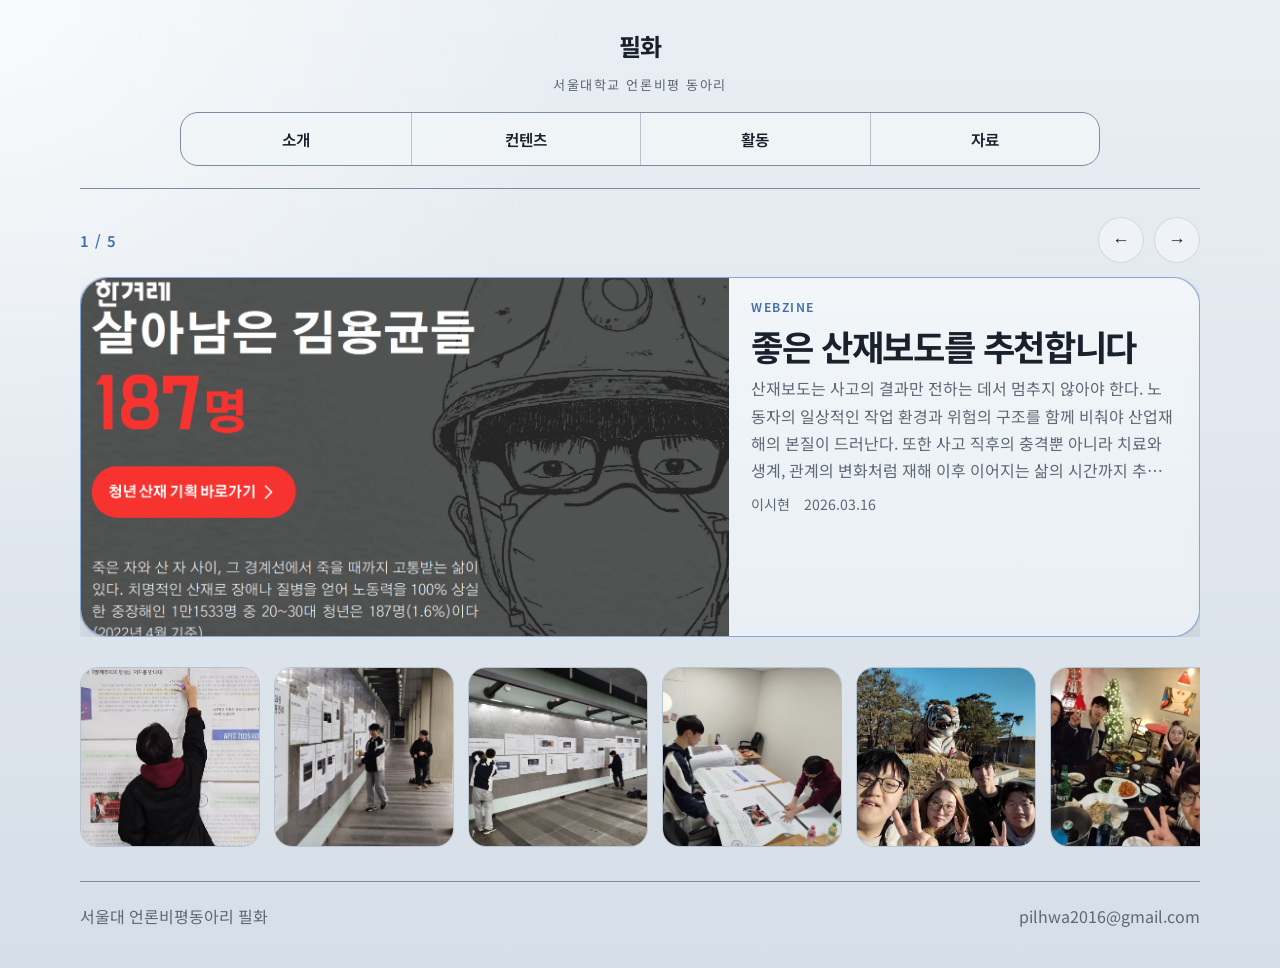
==== commit fcd25769: "Refine landing layout and site palette" ====
--- a/index.html
+++ b/index.html
@@ -23,13 +23,6 @@
 
             <main class="landing-main">
                 <section class="landing-featured-section">
-                    <div class="landing-section-head">
-                        <p class="landing-kicker">Latest</p>
-                        <h1>최근 웹진</h1>
-                        <p class="landing-section-copy">
-                            필화의 최신 글을 한눈에 볼 수 있도록 다시 정리했습니다.
-                        </p>
-                    </div>
                     <div class="landing-featured-controls">
                         <span class="landing-featured-pagination" id="featured-story-pagination"
                             >0 / 0</span
--- a/styles.css
+++ b/styles.css
@@ -1,15 +1,19 @@
 :root {
-  --bg: #e4ebf1;
-  --bg-soft: #f7fafc;
-  --surface: #fbfdff;
-  --surface-alt: #eef4f8;
-  --line: #c6d2dc;
-  --line-strong: #8999a8;
-  --text: #11161c;
-  --muted: #56616d;
-  --accent: #154c79;
-  --accent-strong: #0a2f4d;
-  --accent-soft: #d8e6f2;
+  --bg: #d6dee7;
+  --bg-soft: #e9eff4;
+  --surface: #f2f6f9;
+  --surface-alt: #e2e9ef;
+  --line: #b7c3cf;
+  --line-strong: #7b8d9f;
+  --text: #18212c;
+  --muted: #5c6977;
+  --accent: #5a88c9;
+  --accent-strong: #3f6ea8;
+  --accent-soft: #cdddf0;
+  --surface-rgb: 242, 246, 249;
+  --surface-alt-rgb: 226, 233, 239;
+  --text-rgb: 24, 33, 44;
+  --accent-rgb: 90, 136, 201;
 }
 
 * {
@@ -25,8 +29,8 @@
   font-family: "Noto Sans KR", "Apple SD Gothic Neo", "Malgun Gothic", sans-serif;
   color: var(--text);
   background:
-    radial-gradient(circle at top left, rgba(255, 255, 255, 0.92) 0%, rgba(255, 255, 255, 0) 34%),
-    linear-gradient(180deg, #f4f8fb 0%, var(--bg) 100%);
+    radial-gradient(circle at top left, rgba(255, 255, 255, 0.72) 0%, rgba(255, 255, 255, 0) 36%),
+    linear-gradient(180deg, var(--bg-soft) 0%, var(--bg) 100%);
 }
 
 img {
@@ -101,7 +105,7 @@
   gap: 0;
   border: 1px solid var(--line-strong);
   border-radius: 18px;
-  background: rgba(251, 253, 255, 0.86);
+  background: rgba(var(--surface-rgb), 0.86);
 }
 
 .site-nav-group {
@@ -151,7 +155,8 @@
 .site-nav-group.is-active .site-nav-trigger,
 .site-nav-group[open] .site-nav-trigger,
 .site-nav-trigger:hover {
-  background: rgba(216, 230, 242, 0.7);
+  background: rgba(var(--accent-rgb), 0.22);
+  color: var(--accent-strong);
 }
 
 .site-nav-menu {
@@ -165,8 +170,8 @@
   padding: 10px;
   border: 1px solid var(--line-strong);
   border-radius: 16px;
-  background: rgba(255, 255, 255, 0.97);
-  box-shadow: 0 14px 28px rgba(17, 22, 28, 0.08);
+  background: rgba(var(--surface-rgb), 0.97);
+  box-shadow: 0 14px 28px rgba(var(--text-rgb), 0.08);
 }
 
 .site-nav-link {
@@ -185,7 +190,7 @@
 
 .site-nav-link:hover,
 .site-nav-link.is-active {
-  color: var(--text);
+  color: var(--accent-strong);
   background: var(--accent-soft);
 }
 
@@ -308,8 +313,9 @@
 
 .button.solid {
   color: #ffffff;
-  background: var(--text);
-  border-color: var(--text);
+  background: var(--accent);
+  border-color: var(--accent);
+  box-shadow: 0 10px 22px rgba(var(--accent-rgb), 0.24);
 }
 
 .button.solid:hover {
@@ -318,12 +324,12 @@
 }
 
 .button.subtle {
-  background: rgba(251, 253, 255, 0.72);
+  background: rgba(var(--surface-rgb), 0.8);
 }
 
 .button.subtle:hover {
   border-color: var(--line-strong);
-  background: rgba(251, 253, 255, 0.98);
+  background: rgba(var(--surface-rgb), 0.98);
 }
 
 .hero-facts {
@@ -378,9 +384,9 @@
 .carousel-button {
   width: 48px;
   height: 48px;
-  border: 1px solid rgba(17, 22, 28, 0.12);
+  border: 1px solid rgba(var(--text-rgb), 0.12);
   border-radius: 999px;
-  background: rgba(251, 253, 255, 0.72);
+  background: rgba(var(--surface-rgb), 0.8);
   color: var(--text);
   font-size: 1.1rem;
   cursor: pointer;
@@ -391,8 +397,8 @@
 }
 
 .carousel-button:hover:not(:disabled) {
-  background: rgba(255, 255, 255, 0.96);
-  border-color: rgba(17, 22, 28, 0.24);
+  background: rgba(var(--surface-rgb), 0.98);
+  border-color: rgba(var(--text-rgb), 0.24);
 }
 
 .carousel-button:disabled {
@@ -682,7 +688,7 @@
   padding: 0;
   border: 0;
   aspect-ratio: 1 / 1;
-  background: rgba(255, 255, 255, 0.7);
+  background: rgba(var(--surface-rgb), 0.74);
   cursor: pointer;
   overflow: hidden;
 }
@@ -701,10 +707,10 @@
 .gallery-tile {
   min-height: 240px;
   border-radius: 24px;
-  border: 1px solid rgba(17, 22, 28, 0.08);
+  border: 1px solid rgba(var(--text-rgb), 0.08);
   background:
-    linear-gradient(160deg, rgba(21, 76, 121, 0.14), rgba(21, 76, 121, 0.02)),
-    linear-gradient(180deg, rgba(251, 253, 255, 0.98) 0%, rgba(230, 238, 245, 0.98) 100%);
+    linear-gradient(160deg, rgba(var(--accent-rgb), 0.14), rgba(var(--accent-rgb), 0.03)),
+    linear-gradient(180deg, rgba(var(--surface-rgb), 0.98) 0%, rgba(var(--surface-alt-rgb), 0.98) 100%);
   display: flex;
   align-items: end;
   padding: 18px;
@@ -1088,7 +1094,7 @@
 
 .critique-card-media {
   min-height: 100%;
-  background: linear-gradient(180deg, #eef3f7 0%, #dde6ee 100%);
+  background: linear-gradient(180deg, var(--surface-alt) 0%, var(--bg) 100%);
 }
 
 .critique-card-media img {
@@ -1129,7 +1135,7 @@
   overflow: hidden;
   border: 1px solid var(--line);
   border-radius: 22px;
-  background: #fbfcfa;
+  background: var(--surface);
   text-decoration: none;
   transition:
     transform 160ms ease,
@@ -1149,7 +1155,7 @@
 
 .content-grid-card-media {
   min-height: 0;
-  background: linear-gradient(180deg, #ecefe9 0%, #e1e6dd 100%);
+  background: linear-gradient(180deg, var(--surface-alt) 0%, var(--bg-soft) 100%);
 }
 
 .content-grid-card-media img {
@@ -1487,35 +1493,17 @@
   overflow-x: clip;
 }
 
-.landing-section-head {
-  display: grid;
-  gap: 10px;
-  margin-bottom: 18px;
-}
-
 .landing-kicker {
-  color: var(--muted);
+  color: var(--accent-strong);
   font-size: 0.76rem;
   font-weight: 600;
   letter-spacing: 0.12em;
   text-transform: uppercase;
 }
 
-.landing-section-head h1,
 .landing-featured-body h2 {
   font-family: inherit;
   letter-spacing: -0.04em;
-}
-
-.landing-section-head h1 {
-  font-size: clamp(2rem, 5vw, 3.4rem);
-  line-height: 1.05;
-}
-
-.landing-section-copy {
-  max-width: 52ch;
-  color: var(--muted);
-  line-height: 1.7;
 }
 
 .landing-featured-controls {
@@ -1527,8 +1515,10 @@
 }
 
 .landing-featured-pagination {
-  color: var(--muted);
+  color: var(--accent-strong);
   font-size: 0.92rem;
+  font-weight: 600;
+  letter-spacing: 0.06em;
 }
 
 .landing-featured-nav {
@@ -1551,7 +1541,7 @@
 .landing-featured-track {
   display: grid;
   grid-auto-flow: column;
-  grid-auto-columns: minmax(0, min(100%, 720px));
+  grid-auto-columns: 100%;
   gap: 16px;
   inline-size: 100%;
   max-inline-size: 100%;
@@ -1570,9 +1560,10 @@
   overflow: hidden;
   border: 1px solid var(--line);
   border-radius: 28px;
-  background: #fbfcfa;
+  background: var(--surface);
   inline-size: 100%;
   max-inline-size: 100%;
+  max-block-size: 40vh;
   min-width: 0;
   box-shadow: 0 18px 36px rgba(17, 22, 28, 0.06);
   scroll-snap-align: start;
@@ -1588,17 +1579,20 @@
 }
 
 .landing-featured-card.is-primary {
-  border-color: rgba(21, 76, 121, 0.26);
+  border-color: rgba(var(--accent-rgb), 0.42);
 }
 
 .landing-featured-card.is-active {
-  border-color: rgba(21, 76, 121, 0.38);
-  box-shadow: 0 24px 40px rgba(17, 22, 28, 0.1);
+  border-color: rgba(var(--accent-rgb), 0.7);
+  box-shadow:
+    0 24px 40px rgba(var(--text-rgb), 0.12),
+    0 0 0 1px rgba(var(--accent-rgb), 0.22);
 }
 
 .landing-featured-link {
-  display: flex;
-  flex-direction: column;
+  display: grid;
+  grid-template-columns: minmax(360px, 1.08fr) minmax(0, 0.92fr);
+  align-items: stretch;
   height: 100%;
   inline-size: 100%;
   max-inline-size: 100%;
@@ -1610,9 +1604,10 @@
   inline-size: 100%;
   max-inline-size: 100%;
   max-width: 100%;
-  aspect-ratio: 16 / 10;
+  block-size: 100%;
+  min-block-size: 100%;
   overflow: hidden;
-  background: #e9ece7;
+  background: var(--surface-alt);
 }
 
 .landing-featured-card.is-primary .landing-featured-media {
@@ -1637,15 +1632,15 @@
   width: 100%;
   max-width: 100%;
   height: 100%;
-  background: linear-gradient(180deg, #eceeea 0%, #dfe3dc 100%);
+  background: linear-gradient(180deg, var(--surface-alt) 0%, var(--bg) 100%);
 }
 
 .landing-featured-body {
   display: grid;
   align-content: start;
-  gap: 14px;
-  padding: 24px 24px 26px;
-  background: linear-gradient(180deg, #fafbf8 0%, #f1f3ee 100%);
+  gap: 10px;
+  padding: 18px 20px 20px;
+  background: linear-gradient(180deg, var(--surface) 0%, var(--bg-soft) 100%);
   flex: 1;
   inline-size: 100%;
   max-inline-size: 100%;
@@ -1665,29 +1660,45 @@
 }
 
 .landing-featured-body h2 {
-  font-size: clamp(1.4rem, 3vw, 2.3rem);
-  line-height: 1.14;
+  font-size: clamp(1.25rem, 2.3vw, 1.9rem);
+  line-height: 1.12;
   overflow-wrap: anywhere;
   word-break: break-word;
 }
 
+.landing-featured-card.is-primary .landing-featured-link {
+  grid-template-columns: minmax(420px, 1.16fr) minmax(0, 0.84fr);
+}
+
+.landing-featured-card.is-primary .landing-featured-body {
+  padding: 20px 22px 22px;
+}
+
+.landing-featured-card.is-primary .landing-featured-body h2 {
+  font-size: clamp(1.45rem, 2.8vw, 2.2rem);
+}
+
 .landing-featured-summary {
   color: var(--muted);
-  line-height: 1.8;
+  line-height: 1.7;
   display: -webkit-box;
-  -webkit-line-clamp: 4;
+  -webkit-line-clamp: 3;
   -webkit-box-orient: vertical;
   overflow: hidden;
   overflow-wrap: anywhere;
   word-break: break-word;
 }
 
+.landing-featured-card.is-primary .landing-featured-summary {
+  -webkit-line-clamp: 4;
+}
+
 .landing-featured-meta {
   display: flex;
   flex-wrap: wrap;
-  gap: 10px 16px;
-  color: var(--muted);
-  font-size: 0.92rem;
+  gap: 8px 14px;
+  color: var(--muted);
+  font-size: 0.88rem;
   min-width: 0;
 }
 
@@ -1722,7 +1733,7 @@
   object-fit: cover;
   border-radius: 18px;
   border: 1px solid var(--line);
-  background: #e9ece7;
+  background: var(--surface-alt);
   transition:
     transform 160ms ease,
     border-color 160ms ease,
@@ -1831,7 +1842,7 @@
   }
 
   .landing-featured-track {
-    grid-auto-columns: minmax(0, min(100%, 620px));
+    grid-auto-columns: 100%;
   }
 
   .content-document .article-copy-content {
@@ -1942,14 +1953,6 @@
     max-inline-size: min(100%, calc(100vw - 20px));
   }
 
-  .landing-section-head {
-    margin-bottom: 14px;
-  }
-
-  .landing-section-head h1 {
-    font-size: clamp(1.8rem, 8vw, 2.5rem);
-  }
-
   .landing-featured-controls {
     align-items: start;
     flex-direction: column;
@@ -1969,6 +1972,12 @@
   .landing-featured-card,
   .landing-featured-card.is-primary {
     border-radius: 22px;
+    max-block-size: none;
+  }
+
+  .landing-featured-link,
+  .landing-featured-card.is-primary .landing-featured-link {
+    grid-template-columns: 1fr;
   }
 
   .landing-featured-body,
@@ -1979,6 +1988,8 @@
 
   .landing-featured-media {
     aspect-ratio: 4 / 3;
+    block-size: auto;
+    min-block-size: 0;
   }
 
   .landing-featured-summary,
